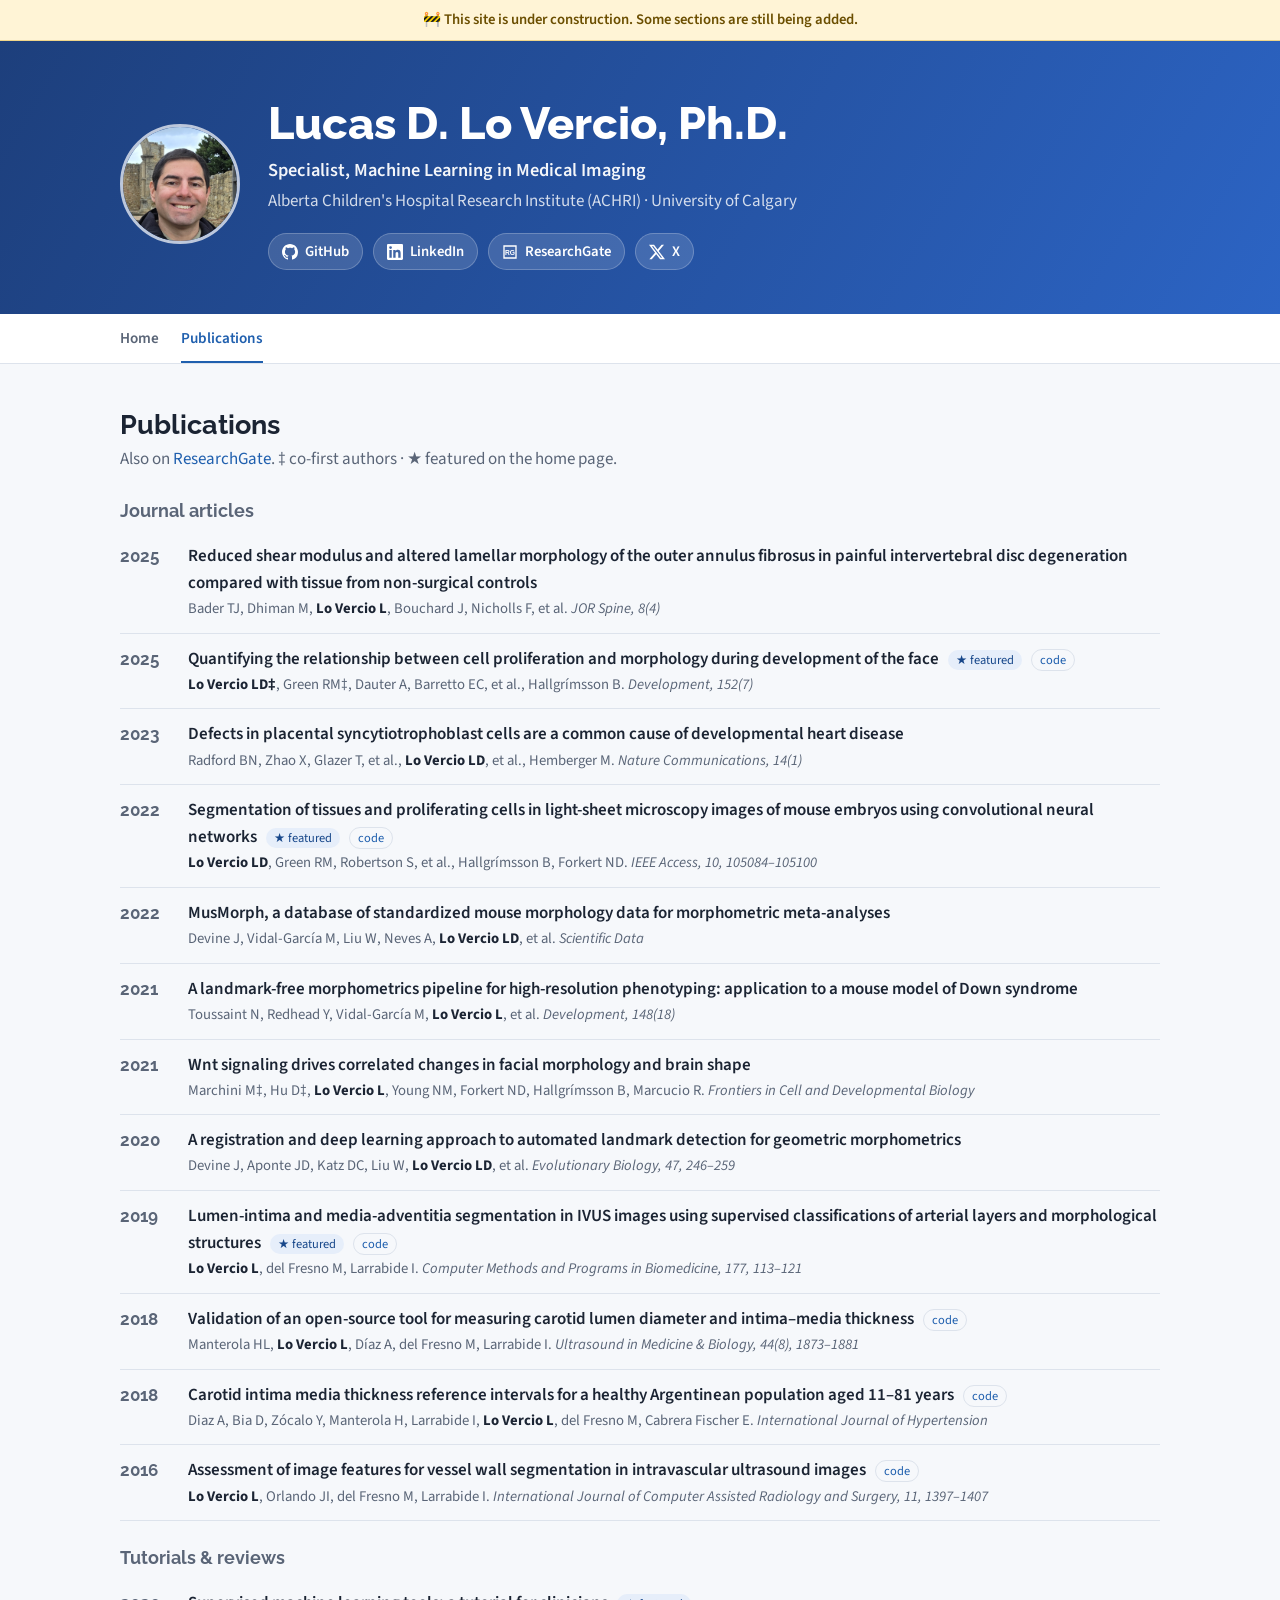
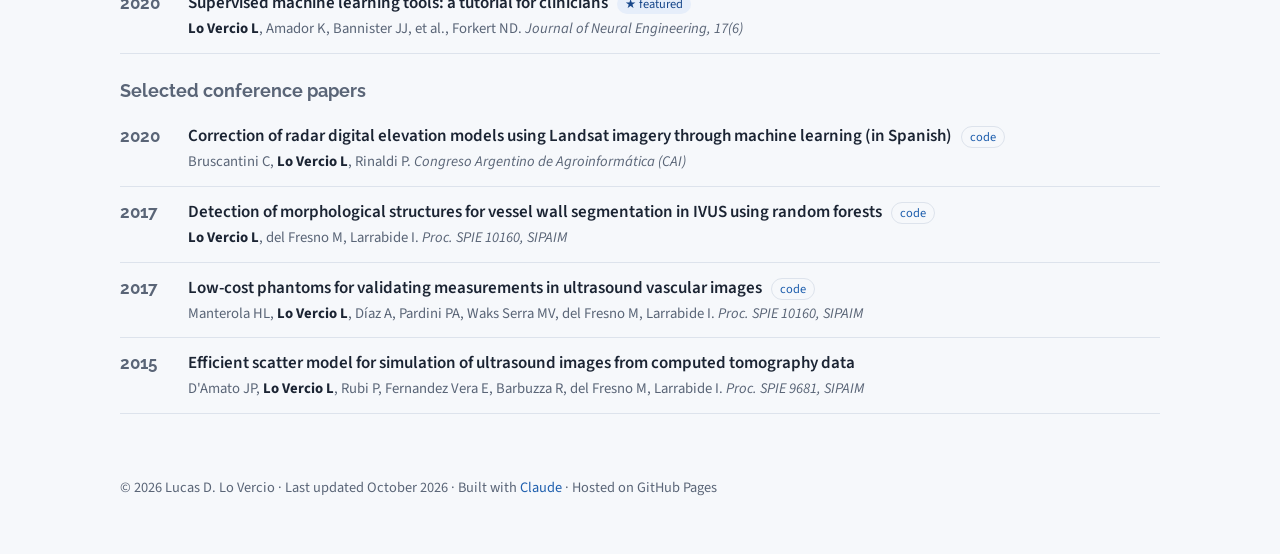
==== publications.html @ cbb0e103 "list of publications to a new page" ====
<!doctype html>
<html lang="en">
<head>
  <meta charset="utf-8">
  <meta name="viewport" content="width=device-width, initial-scale=1">
  <title>Publications · Lucas D. Lo Vercio</title>
  <meta name="description" content="Lucas D. Lo Vercio, Ph.D. — Machine learning and biomedical image analysis. Publications.">
  <link rel="preconnect" href="https://fonts.googleapis.com">
  <link rel="preconnect" href="https://fonts.gstatic.com" crossorigin>
  <link href="https://fonts.googleapis.com/css2?family=Raleway:wght@600;700;800&family=Source+Sans+3:wght@400;600&display=swap" rel="stylesheet">
  <link rel="stylesheet" href="css/style.css">
</head>
<body data-page-title="Publications">
  <div id="construction" class="construction" hidden>
      🚧 This site is under construction. Some sections are still being added.
    </div>

  <header class="hero">
    <div class="wrap hero-inner">
      <img id="photo" class="photo" alt="" hidden>
      <div>
        <h1 id="name"></h1>
        <p id="role" class="role"></p>
        <p id="affiliation" class="affiliation"></p>
        <nav id="links" class="links" aria-label="Profiles"></nav>
      </div>
    </div>
  </header>

  <nav class="toc">
    <div class="wrap">
      <a href="index.html">Home</a>
      <a href="publications.html">Publications</a>
    </div>
  </nav>

  <main class="wrap">

    <section id="publications">
      <div class="section-head">
        <h2>Publications</h2>
        <p class="hint">Also on <a id="rg-link" href="#">ResearchGate</a>. ‡ co-first authors · ★ featured on the home page.</p>
      </div>
      <div id="pubs"></div>
    </section>

  </main>

  <footer class="wrap footer">
    <p>© <span id="year"></span> Lucas D. Lo Vercio · Last updated <span id="updated"></span> · Built with <a href="https://claude.ai" target="_blank" rel="noopener">Claude</a> · Hosted on GitHub Pages</p>
  </footer>

  <script src="js/data.js"></script>
  <script src="js/main.js"></script>
</body>
</html>
---- css/style.css ----
/* ---------- Tokens ---------- */
:root {
  --bg: #f6f8fb;
  --surface: #ffffff;
  --text: #1b2433;
  --muted: #5a6577;
  --line: #dde3ec;
  --accent: #1f5fae;        /* blue from the slides */
  --accent-strong: #17478a;
  --accent-soft: #e6eefa;
  --hero-from: #1d3f7c;
  --hero-to: #2c64c4;

  /* one colour per area, used on thumbnails and section markers */
  --area-ultrasound: #c2410c;
  --area-microscopy: #0f8a6d;
  --area-remote: #4d7c0f;
  --area-teaching: #7c3aed;

  --radius: 12px;
  --shadow: 0 1px 2px rgba(20, 30, 50, .06), 0 4px 16px rgba(20, 30, 50, .06);
  --font-head: "Raleway", system-ui, sans-serif;
  --font-body: "Source Sans 3", system-ui, sans-serif;
}

@media (prefers-color-scheme: dark) {
  :root {
    --bg: #0f141c;
    --surface: #171e29;
    --text: #e6ebf2;
    --muted: #9aa6b8;
    --line: #273142;
    --accent: #7fb0ff;
    --accent-strong: #a8c8ff;
    --accent-soft: #1c2a42;
    --hero-from: #142a52;
    --hero-to: #1f4790;
    --area-ultrasound: #fb923c;
    --area-microscopy: #34d399;
    --area-remote: #a3e635;
    --area-teaching: #c4b5fd;
    --shadow: 0 1px 2px rgba(0, 0, 0, .3);
  }
}

/* ---------- Base ---------- */
* { box-sizing: border-box; }
html { scroll-behavior: smooth; }
body {
  margin: 0;
  background: var(--bg);
  color: var(--text);
  font: 17px/1.6 var(--font-body);
  -webkit-font-smoothing: antialiased;
}
a { color: var(--accent); text-decoration: none; }
a:hover { text-decoration: underline; }
h1, h2, h3 { font-family: var(--font-head); line-height: 1.2; margin: 0; }
.wrap { max-width: 1080px; margin: 0 auto; padding: 0 20px; }

/* ---------- Hero ---------- */
.hero {
  background: linear-gradient(120deg, var(--hero-from), var(--hero-to));
  color: #fff;
  padding: 56px 0 44px;
}
.hero-inner { display: flex; gap: 28px; align-items: center; }
.photo {
  width: 120px; height: 120px; border-radius: 50%;
  object-fit: cover; border: 3px solid rgba(255,255,255,.7); flex: none;
}
.hero h1 { font-size: clamp(1.9rem, 4.5vw, 2.8rem); font-weight: 800; }
.role { margin: 6px 0 0; font-size: 1.15rem; font-weight: 600; opacity: .95; }
.affiliation { margin: 2px 0 0; opacity: .8; }
.links { display: flex; flex-wrap: wrap; gap: 10px; margin-top: 18px; }
.links a {
  display: inline-flex; align-items: center; gap: 7px;
  padding: 6px 13px; border-radius: 999px;
  background: rgba(255,255,255,.14); color: #fff;
  font-size: .92rem; font-weight: 600;
  border: 1px solid rgba(255,255,255,.22);
}
.links a:hover { background: rgba(255,255,255,.26); text-decoration: none; }
.links svg { width: 16px; height: 16px; fill: currentColor; }

/* ---------- Sticky section nav ---------- */
.toc {
  position: sticky; top: 0; z-index: 10;
  background: var(--surface); border-bottom: 1px solid var(--line);
}
.toc .wrap { display: flex; gap: 22px; overflow-x: auto; }
.toc a {
  padding: 12px 0; color: var(--muted); font-weight: 600; white-space: nowrap;
  font-size: .95rem;
}
.toc a:hover { color: var(--accent); text-decoration: none; }
.toc a[aria-current="page"] { color: var(--accent); box-shadow: inset 0 -2px 0 var(--accent); }

/* ---------- Sections ---------- */
main section { padding: 44px 0 8px; scroll-margin-top: 48px; }
.section-head h2 { font-size: 1.7rem; }
.hint { color: var(--muted); margin: 6px 0 0; }

.about { display: grid; grid-template-columns: 1.6fr 1fr; gap: 36px; }
.about p { margin: 0 0 14px; }
.education {
  list-style: none; margin: 0; padding: 16px 18px;
  background: var(--surface); border: 1px solid var(--line);
  border-radius: var(--radius); align-self: start; font-size: .95rem;
}
.education li + li { margin-top: 8px; }
.education li::before { content: "🎓 "; }

/* ---------- Filters ---------- */
.filters { display: flex; flex-wrap: wrap; gap: 8px; margin: 16px 0 4px; }
.chip {
  font: 600 .85rem var(--font-body);
  padding: 5px 12px; border-radius: 999px; cursor: pointer;
  border: 1px solid var(--line); background: var(--surface); color: var(--text);
}
.chip:hover { border-color: var(--accent); }
.chip[aria-pressed="true"] { background: var(--accent); border-color: var(--accent); color: var(--surface); }

/* ---------- Area blocks ---------- */
.area { margin-top: 30px; }
.area[hidden] { display: none; }
.area-head { border-left: 4px solid var(--area-color); padding-left: 12px; margin-bottom: 16px; }
.area-head h3 { font-size: 1.3rem; }
.area-head p { margin: 4px 0 0; color: var(--muted); max-width: 70ch; }

.grid {
  display: grid; gap: 18px;
  grid-template-columns: repeat(auto-fill, minmax(300px, 1fr));
}

/* ---------- Cards ---------- */
.card {
  display: flex; flex-direction: column;
  background: var(--surface); border: 1px solid var(--line);
  border-radius: var(--radius); overflow: hidden; box-shadow: var(--shadow);
  transition: transform .15s ease, box-shadow .15s ease;
}
.card:hover { transform: translateY(-2px); }
.card[hidden] { display: none; }

.thumb { aspect-ratio: 16 / 9; background: var(--accent-soft); display: block; }
.thumb img { width: 100%; height: 100%; object-fit: cover; display: block; }
.thumb.placeholder {
  display: grid; place-items: center;
  background:
    radial-gradient(circle at 80% 20%, color-mix(in srgb, var(--area-color) 35%, transparent), transparent 60%),
    linear-gradient(135deg, color-mix(in srgb, var(--area-color) 18%, var(--surface)), var(--surface));
  color: var(--area-color);
}
.thumb.placeholder svg { width: 64px; height: 64px; opacity: .85; }

.card-body { padding: 16px 18px 18px; display: flex; flex-direction: column; gap: 10px; flex: 1; }
.card h4 { margin: 0; font: 700 1.08rem var(--font-head); word-break: break-word; }
.card h4 a { color: var(--text); }
.card h4 a:hover { color: var(--accent); }
.note { font-size: .85rem; color: var(--area-color); font-weight: 600; margin: -6px 0 0; }
.desc { margin: 0; font-size: .95rem; color: var(--muted); }
.tags { display: flex; flex-wrap: wrap; gap: 6px; }
.tag {
  font-size: .78rem; padding: 2px 9px; border-radius: 999px;
  background: var(--accent-soft); color: var(--accent-strong);
}
.card-foot {
  margin-top: auto; padding-top: 10px; border-top: 1px solid var(--line);
  display: flex; flex-wrap: wrap; gap: 6px 14px; align-items: center; font-size: .88rem;
}
.lang { color: var(--muted); display: inline-flex; align-items: center; gap: 6px; }
.lang::before { content: ""; width: 9px; height: 9px; border-radius: 50%; background: var(--lang-color, #888); }
.paper-link { font-weight: 600; }

/* ---------- Publications ---------- */
.pub-group h3 { font-size: 1.1rem; margin: 26px 0 10px; color: var(--muted); }
.pub-list { list-style: none; padding: 0; margin: 0; }
.pub {
  display: grid; grid-template-columns: 56px 1fr; gap: 12px;
  padding: 12px 0; border-bottom: 1px solid var(--line);
}
.pub-year { font-weight: 700; color: var(--muted); font-family: var(--font-head); }
.pub-title { font-weight: 600; color: var(--text); }
.pub-title:hover { color: var(--accent); }
.pub-meta { font-size: .92rem; color: var(--muted); }
.pub-meta strong { color: var(--text); }
.pub-code {
  font-size: .78rem; margin-left: 6px; padding: 1px 8px; border-radius: 999px;
  border: 1px solid var(--line); white-space: nowrap;
}

.footer { color: var(--muted); font-size: .9rem; padding-top: 40px; padding-bottom: 40px; }

/* ---------- Small screens ---------- */
@media (max-width: 720px) {
  .hero { padding: 36px 0 30px; }
  .hero-inner { flex-direction: column; align-items: flex-start; gap: 16px; }
  .photo { width: 96px; height: 96px; }
  .about { grid-template-columns: 1fr; gap: 18px; }
  .grid { grid-template-columns: 1fr; }
  .pub { grid-template-columns: 1fr; gap: 2px; }
}

/* ---------- Style under construction ---------- */
.construction {
  background: #fff4d6; color: #6b4e00;
  text-align: center; font-weight: 600; font-size: .92rem;
  padding: 8px 16px; border-bottom: 1px solid #f0d58a;
}
@media (prefers-color-scheme: dark) {
  .construction { background: #3a2f12; color: #f5d98b; border-color: #5c4a1a; }
}

/* ---------- Featured research (Home) ---------- */
#featured .pub-list { margin-top: 14px; }
.pub-featured {
  background: var(--surface); border: 1px solid var(--line);
  border-left: 4px solid var(--accent);
  border-radius: var(--radius); padding: 14px 18px; margin-bottom: 12px;
}
.pub-featured .pub-title { font-size: 1.05rem; }
.pub-highlight { margin: 4px 0 6px; color: var(--text); font-size: .95rem; }
.pub-star {
  font-size: .78rem; margin-left: 6px; padding: 1px 8px; border-radius: 999px;
  background: var(--accent-soft); color: var(--accent-strong); white-space: nowrap;
}
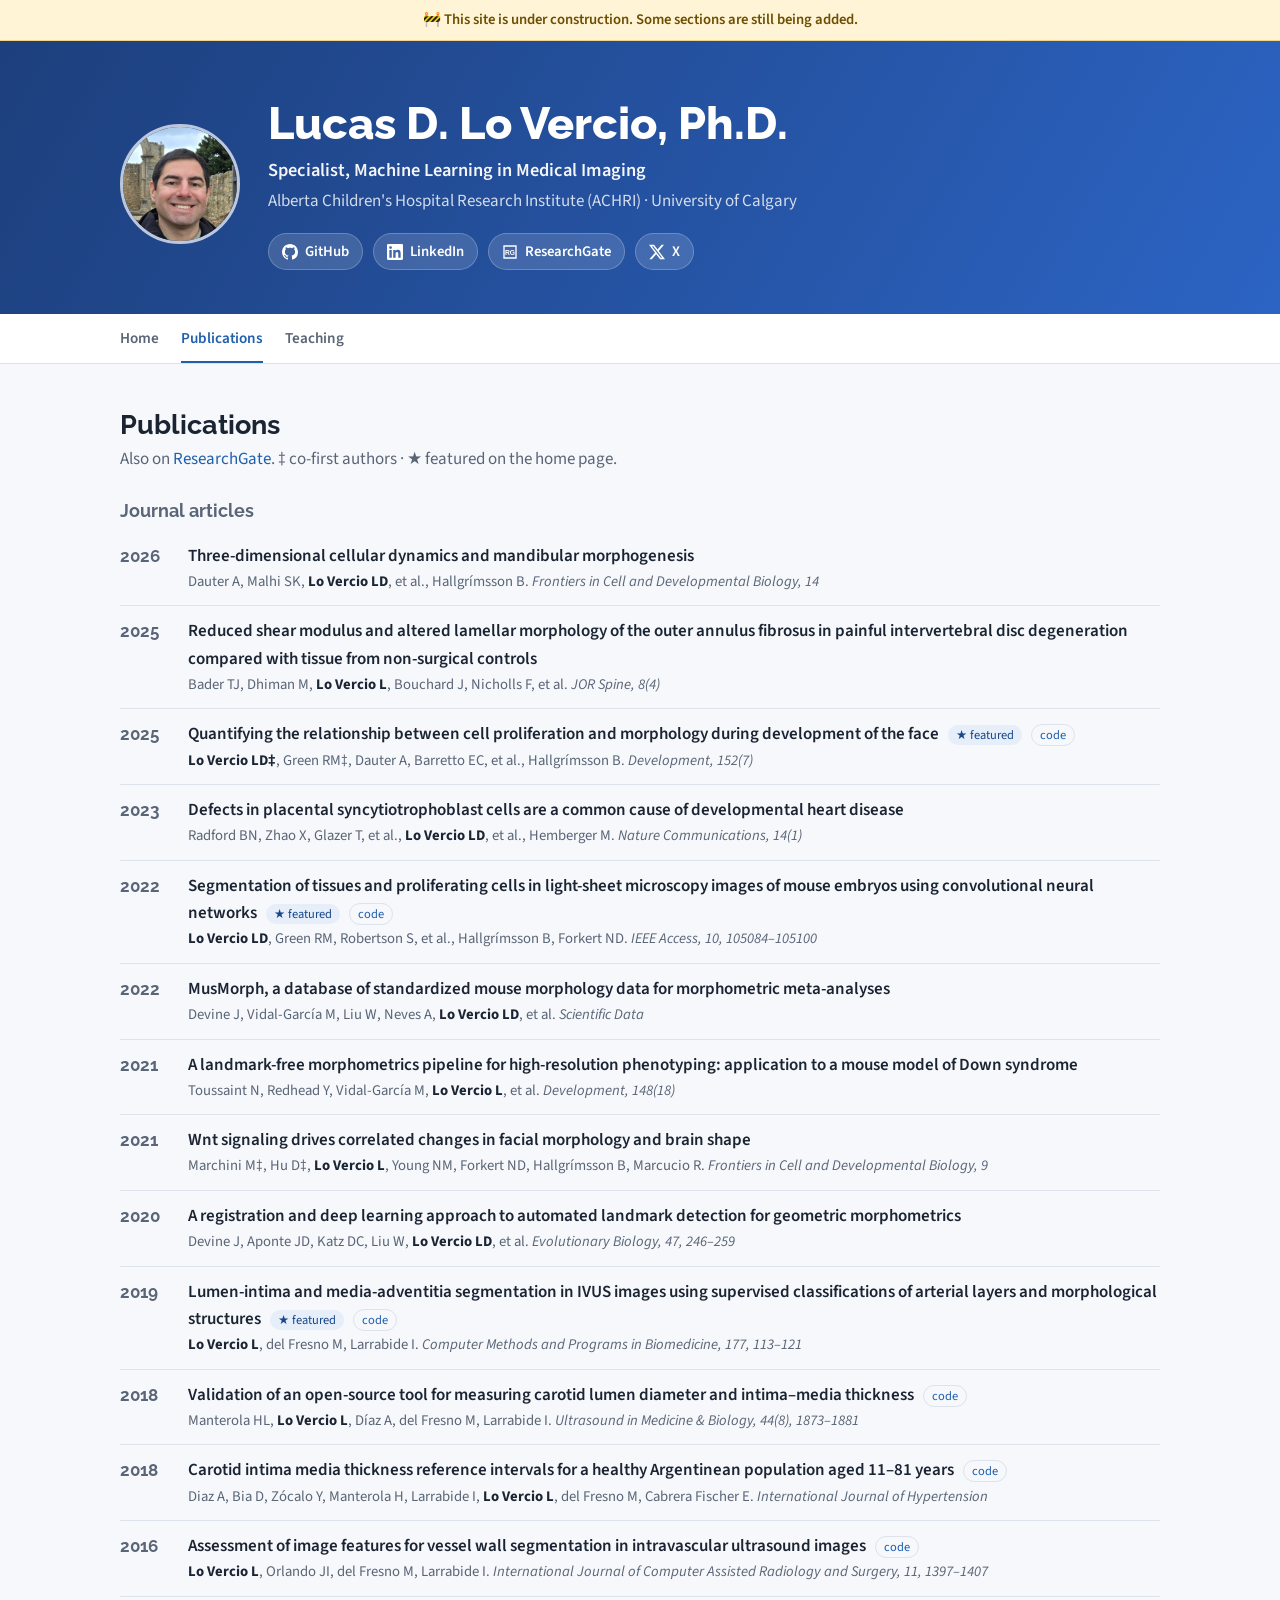
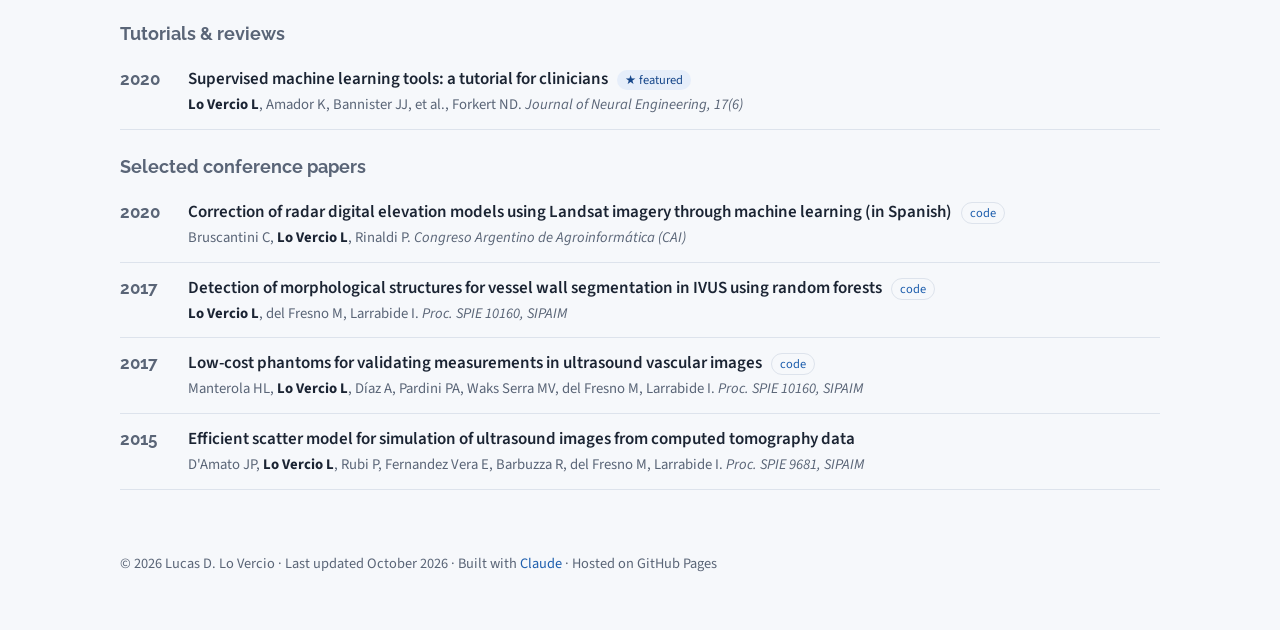
==== commit 241065b1: "Publications and Teaching activities in news pages." ====
--- a/publications.html
+++ b/publications.html
@@ -31,6 +31,7 @@
     <div class="wrap">
       <a href="index.html">Home</a>
       <a href="publications.html">Publications</a>
+      <a href="teaching.html">Teaching</a>
     </div>
   </nav>
 
--- a/css/style.css
+++ b/css/style.css
@@ -189,6 +189,7 @@
   font-size: .78rem; margin-left: 6px; padding: 1px 8px; border-radius: 999px;
   border: 1px solid var(--line); white-space: nowrap;
 }
+.teach { grid-template-columns: 96px 1fr; }
 
 .footer { color: var(--muted); font-size: .9rem; padding-top: 40px; padding-bottom: 40px; }
 
